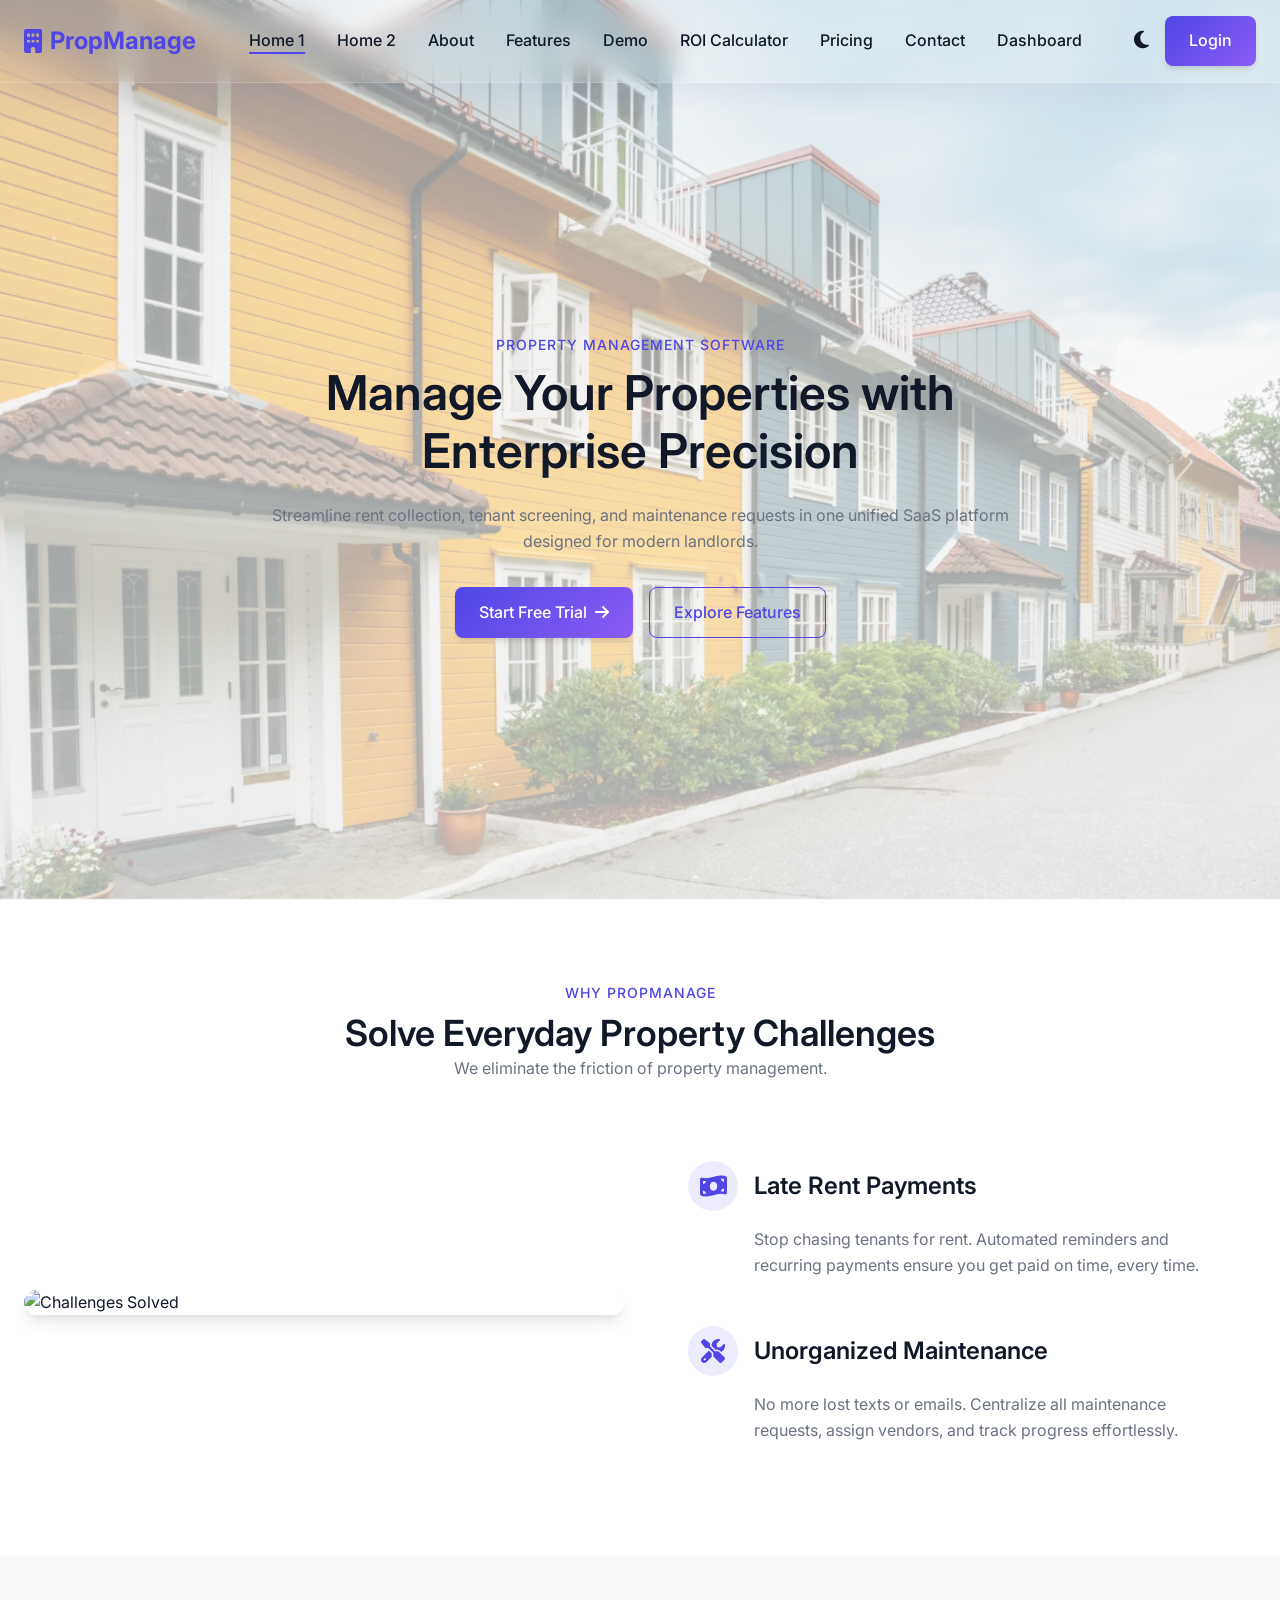
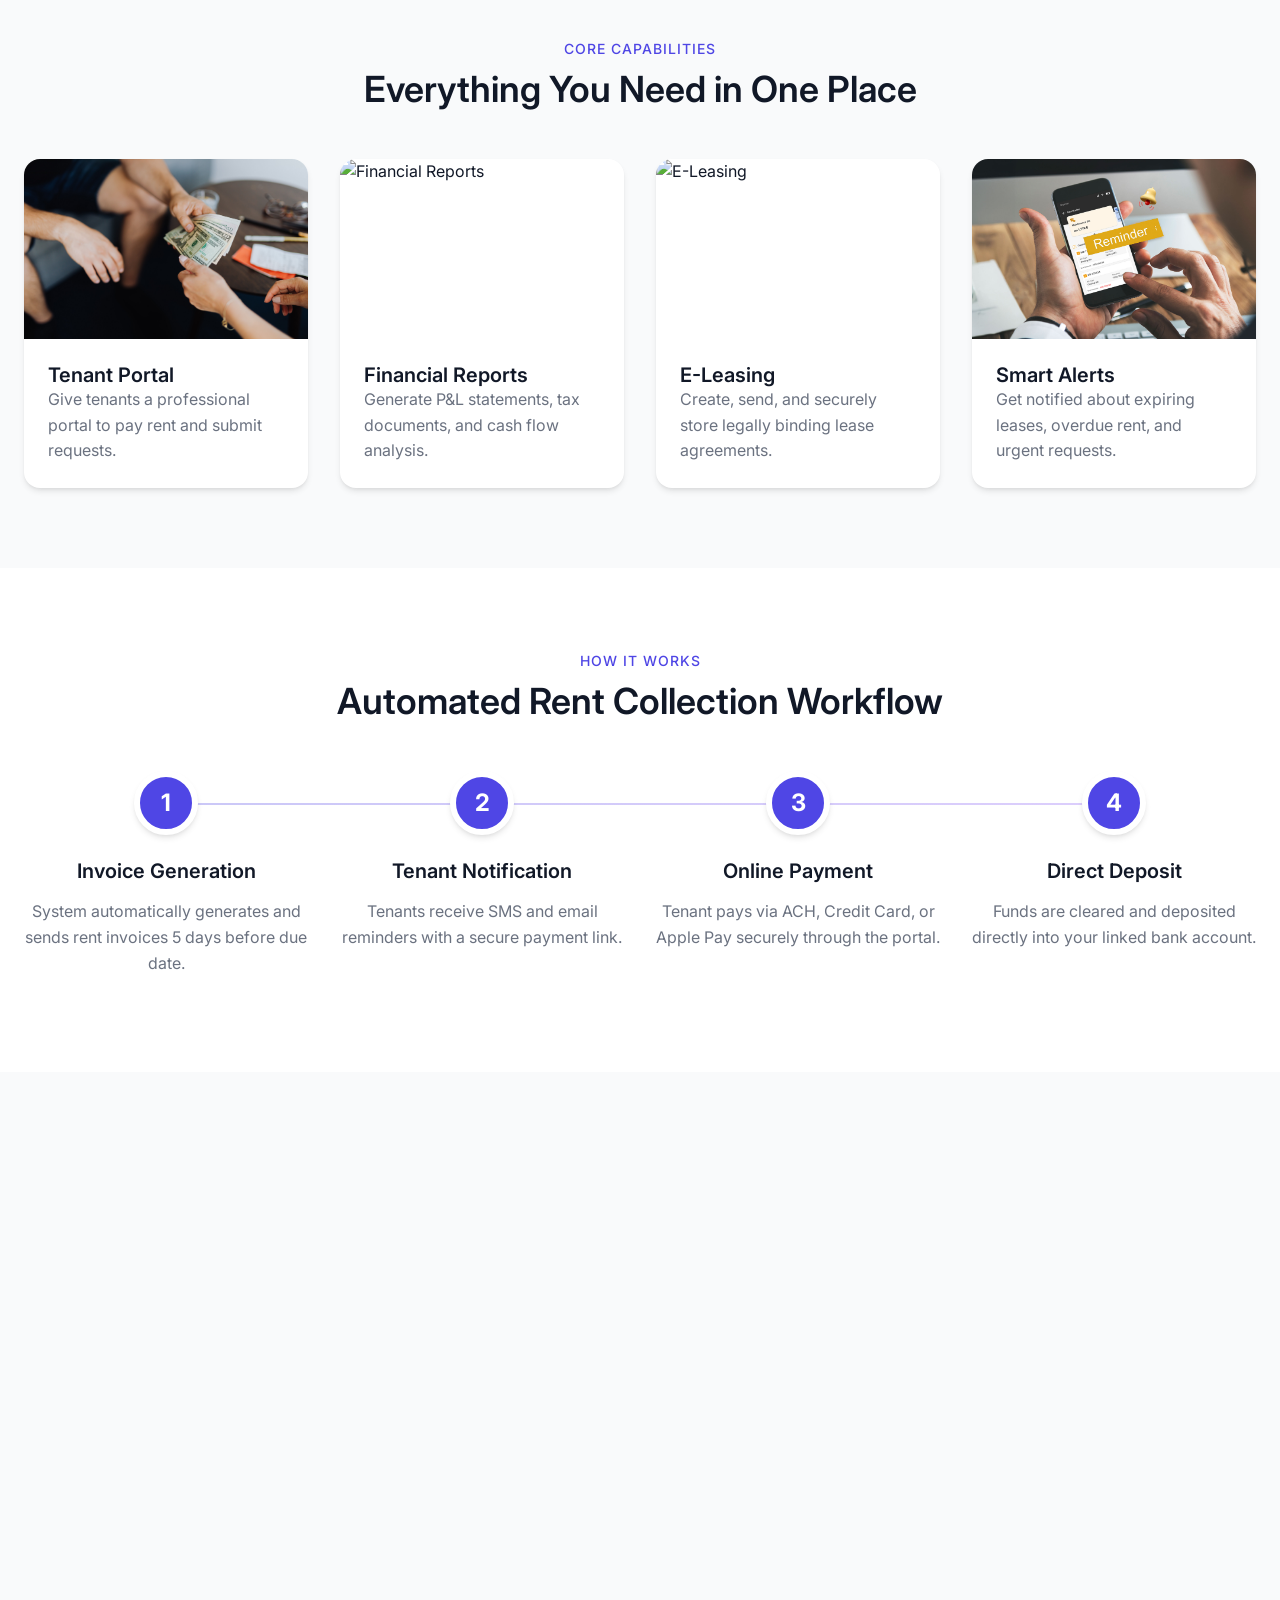
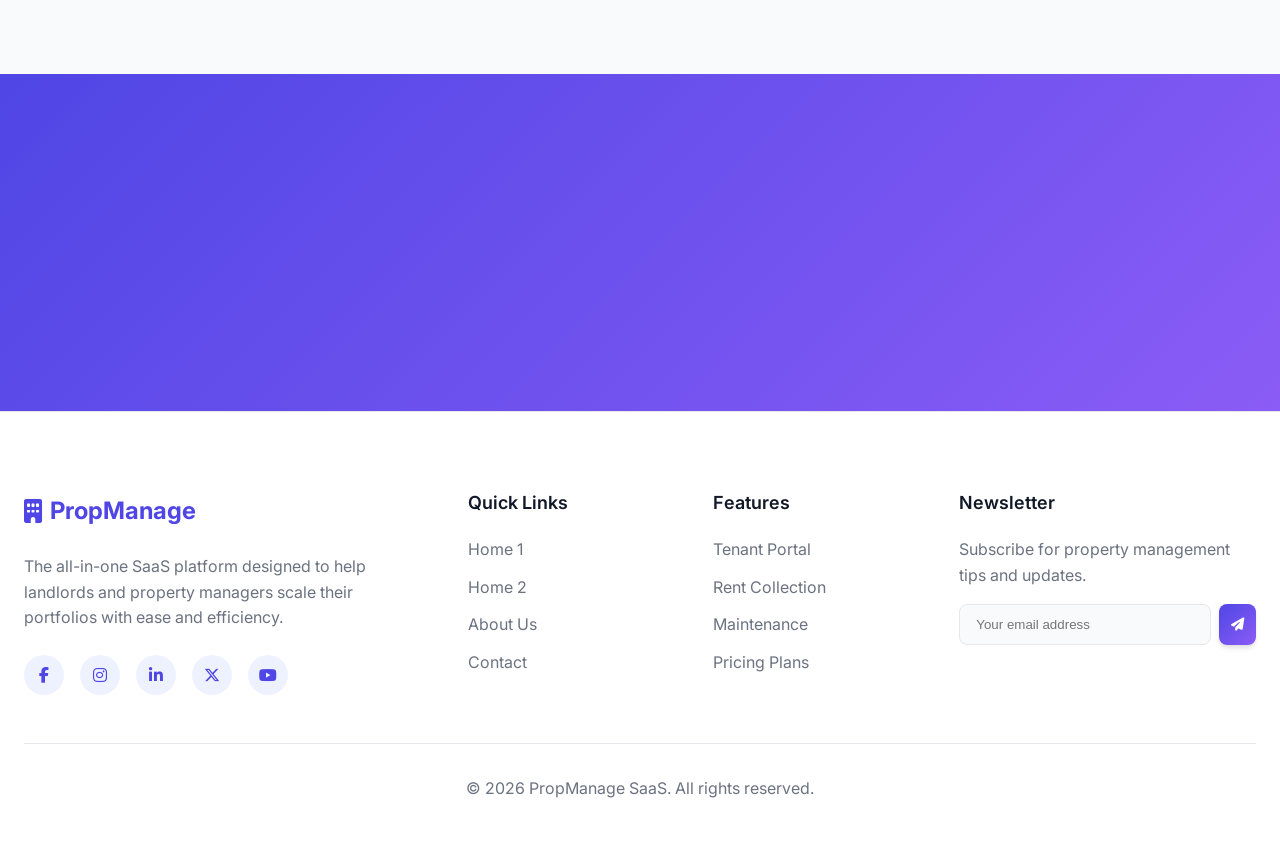
==== index.html @ 9c6d3734 "Initial commit" ====
<!DOCTYPE html>
<html lang="en" dir="ltr">

<head>
    <meta charset="UTF-8">
    <meta name="viewport" content="width=device-width, initial-scale=1.0">
    <title>PropManage - Premium Property Management Software</title>
    <meta name="description"
        content="PropManage is the ultimate SaaS platform for landlords and property managers to streamline rent collection, maintenance, and tenant management.">
    <meta property="og:title" content="PropManage - Property Management Software">
    <meta property="og:description" content="Streamline your property management with our premium SaaS platform.">
    <meta property="og:type" content="website">

    <!-- Fonts & Icons -->
    <link rel="stylesheet" href="https://cdnjs.cloudflare.com/ajax/libs/font-awesome/6.4.0/css/all.min.css">

    <!-- Animations -->
    <link href="https://unpkg.com/aos@2.3.1/dist/aos.css" rel="stylesheet">

    <!-- Custom CSS -->
    <link rel="stylesheet" href="assets/css/style.css">
    <link rel="stylesheet" href="assets/css/dark-mode.css">
    <link rel="stylesheet" href="assets/css/rtl.css">

    <style>
        /* Specific Page Styles */
        .hero {
            position: relative;
            overflow: hidden;
            background-image: linear-gradient(rgba(249, 250, 251, 0.6), rgba(249, 250, 251, 0.7)), url('assets/images/home1-hero.png');
            background-size: cover;
            background-position: center;
            background-repeat: no-repeat;
            min-height: 100vh;
            display: flex;
            align-items: center;
            justify-content: center;
            padding-top: 70px;
            /* Offset for navbar */
        }

        [data-theme="dark"] .hero {
            background-image: linear-gradient(rgba(15, 23, 42, 0.7), rgba(15, 23, 42, 0.8)), url('assets/images/home1-hero.png');
        }

        .hero-content {
            text-align: center;
            max-width: 800px;
            margin: 0 auto;
            position: relative;
            z-index: 2;
        }

        /* Challenges Section */
        .challenges-section {
            background: var(--bg-card);
        }

        /* Horizontal Workflow */
        .workflow-horizontal {
            display: flex;
            justify-content: space-between;
            position: relative;
            gap: 2rem;
            flex-wrap: wrap;
            margin-top: 3rem;
        }

        .connecting-line {
            position: absolute;
            top: 32px;
            left: 10%;
            right: 10%;
            height: 2px;
            background: linear-gradient(90deg, var(--primary) 0%, var(--accent) 100%);
            z-index: 0;
            opacity: 0.3;
        }

        .step-item {
            flex: 1;
            min-width: 220px;
            text-align: center;
            position: relative;
            z-index: 1;
        }

        .step-number {
            width: 64px;
            height: 64px;
            background: var(--primary);
            color: white;
            border-radius: 50%;
            display: flex;
            align-items: center;
            justify-content: center;
            font-size: 1.5rem;
            font-weight: 700;
            margin: 0 auto 1.5rem;
            border: 6px solid var(--bg-card);
            box-shadow: var(--shadow-md);
            transition: all 0.3s ease;
        }

        .step-item:hover .step-number {
            transform: scale(1.1);
            background: var(--accent);
        }

        /* Metrics */
        .metrics-section {
            background: linear-gradient(135deg, var(--primary) 0%, var(--accent) 100%);
            color: white;
            text-align: center;
        }

        .metric-card {
            padding: 2rem;
            background: rgba(255, 255, 255, 0.1);
            backdrop-filter: blur(10px);
            border-radius: var(--radius-lg);
            border: 1px solid rgba(255, 255, 255, 0.2);
        }

        .metric-number {
            font-size: 3rem;
            font-weight: 600;
            margin-bottom: 0.5rem;
        }

        @media (max-width: 768px) {
            .connecting-line {
                display: none;
            }

            .workflow-horizontal {
                gap: 3rem;
            }
        }
    </style>
</head>

<body>

    <!-- Navbar -->
    <nav class="navbar glass-panel" style="border-radius: 0; border-top: none; border-left: none; border-right: none;">
        <div class="container d-flex justify-between align-center">
            <a href="index.html" class="logo"
                style="color: var(--primary); font-weight: 700; font-size: 1.5rem; display: flex; align-items: center; gap: 0.5rem; text-decoration: none;">
                <i class="fas fa-building"></i> PropManage
            </a>

            <button class="mobile-menu-btn">
                <i class="fas fa-bars"></i>
            </button>

            <ul class="nav-links">
                <li><a href="index.html" class="active">Home 1</a></li>
                <li><a href="home-2.html">Home 2</a></li>
                <li><a href="about.html">About</a></li>
                <li><a href="features.html">Features</a></li>
                <li><a href="demo.html">Demo</a></li>
                <li><a href="roi-calculator.html">ROI Calculator</a></li>
                <li><a href="pricing.html">Pricing</a></li>
                <li><a href="contact.html">Contact</a></li>
                <li><a href="dashboard.html">Dashboard</a></li>
            </ul>

            <div class="nav-actions">
                <button id="theme-toggle" class="theme-toggle" aria-label="Toggle Dark Mode">
                    <i class="fas fa-moon"></i>
                </button>
                <a href="login.html" class="btn btn-primary">Login</a>
            </div>
        </div>
    </nav>

    <!-- SECTION 1: Hero -->
    <header class="hero">
        <div class="container">
            <div class="hero-content" data-aos="fade-up">
                <span class="subheading">Property Management Software</span>
                <h1 class="mb-3">Manage Your Properties with Enterprise Precision</h1>
                <p class="mb-4">Streamline rent collection, tenant screening, and maintenance requests in one unified
                    SaaS platform designed for modern landlords.</p>
                <div class="d-flex justify-center" style="gap: 1rem;">
                    <a href="register.html" class="btn btn-primary">Start Free Trial <i
                            class="fas fa-arrow-right"></i></a>
                    <a href="features.html" class="btn btn-outline">Explore Features</a>
                </div>
            </div>
        </div>
    </header>

    <!-- SECTION 2: Property Management Challenges -->
    <section class="py-section challenges-section">
        <div class="container">
            <div class="text-center mb-5" data-aos="fade-up">
                <span class="subheading">Why PropManage</span>
                <h2>Solve Everyday Property Challenges</h2>
                <p>We eliminate the friction of property management.</p>
            </div>

            <div class="grid-2 align-center">
                <div data-aos="fade-right">
                    <img src="https://images.unsplash.com/photo-1560518883-ce09059eeffa?auto=format&fit=crop&w=800&q=80"
                        alt="Challenges Solved"
                        style="border-radius: var(--radius-lg); box-shadow: var(--shadow-lg); width: 100%;">
                </div>
                <div data-aos="fade-left" style="padding: 2rem;">
                    <div class="mb-5">
                        <h3 class="mb-2" style="display: flex; align-items: center; gap: 1rem;">
                            <span
                                style="background: rgba(79, 70, 229, 0.1); color: var(--primary); width: 50px; height: 50px; border-radius: 50%; display: flex; align-items: center; justify-content: center; flex-shrink: 0;"><i
                                    class="fas fa-money-bill-wave"></i></span>
                            Late Rent Payments
                        </h3>
                        <p class="text-muted" style="padding-left: 66px; margin: 0;">Stop chasing tenants for rent.
                            Automated reminders and recurring payments ensure you get paid on time, every time.</p>
                    </div>
                    <div>
                        <h3 class="mb-2" style="display: flex; align-items: center; gap: 1rem;">
                            <span
                                style="background: rgba(79, 70, 229, 0.1); color: var(--primary); width: 50px; height: 50px; border-radius: 50%; display: flex; align-items: center; justify-content: center; flex-shrink: 0;"><i
                                    class="fas fa-tools"></i></span>
                            Unorganized Maintenance
                        </h3>
                        <p class="text-muted" style="padding-left: 66px; margin: 0;">No more lost texts or emails.
                            Centralize all maintenance requests, assign vendors, and track progress effortlessly.</p>
                    </div>
                </div>
            </div>
        </div>
    </section>

    <!-- SECTION 3: Key Features Grid (4 Cards) -->
    <section class="py-section bg-main">
        <div class="container">
            <div class="text-center mb-5" data-aos="fade-up">
                <span class="subheading">Core Capabilities</span>
                <h2>Everything You Need in One Place</h2>
            </div>

            <div class="grid-4">
                <div class="card-3d" data-aos="zoom-in" data-aos-delay="100" style="padding: 0; overflow: hidden;">
                    <img src="assets/images/Tenant Portal.png" alt="Tenant Portal"
                        style="width: 100%; height: 180px; object-fit: cover; display: block;">
                    <div style="padding: 1.5rem;">
                        <h4 style="margin-top: 0;">Tenant Portal</h4>
                        <p style="margin-bottom: 0;">Give tenants a professional portal to pay rent and submit requests.
                        </p>
                    </div>
                </div>
                <div class="card-3d" data-aos="zoom-in" data-aos-delay="200" style="padding: 0; overflow: hidden;">
                    <img src="https://images.unsplash.com/photo-1460925895917-afdab827c52f?auto=format&fit=crop&w=400&q=80"
                        alt="Financial Reports" style="width: 100%; height: 180px; object-fit: cover; display: block;">
                    <div style="padding: 1.5rem;">
                        <h4 style="margin-top: 0;">Financial Reports</h4>
                        <p style="margin-bottom: 0;">Generate P&L statements, tax documents, and cash flow analysis.</p>
                    </div>
                </div>
                <div class="card-3d" data-aos="zoom-in" data-aos-delay="300" style="padding: 0; overflow: hidden;">
                    <img src="https://images.unsplash.com/photo-1554224155-6726b3ff858f?auto=format&fit=crop&w=400&q=80"
                        alt="E-Leasing" style="width: 100%; height: 180px; object-fit: cover; display: block;">
                    <div style="padding: 1.5rem;">
                        <h4 style="margin-top: 0;">E-Leasing</h4>
                        <p style="margin-bottom: 0;">Create, send, and securely store legally binding lease agreements.
                        </p>
                    </div>
                </div>
                <div class="card-3d" data-aos="zoom-in" data-aos-delay="400" style="padding: 0; overflow: hidden;">
                    <img src="assets/images/Smart Alerts.png" alt="Smart Alerts"
                        style="width: 100%; height: 180px; object-fit: cover; display: block;">
                    <div style="padding: 1.5rem;">
                        <h4 style="margin-top: 0;">Smart Alerts</h4>
                        <p style="margin-bottom: 0;">Get notified about expiring leases, overdue rent, and urgent
                            requests.</p>
                    </div>
                </div>
            </div>
        </div>
    </section>

    <!-- SECTION 4: Rent Collection Workflow Horizontal -->
    <section class="py-section challenges-section">
        <div class="container">
            <div class="text-center mb-5" data-aos="fade-up">
                <span class="subheading">How It Works</span>
                <h2>Automated Rent Collection Workflow</h2>
            </div>

            <div class="workflow-horizontal">
                <div class="connecting-line"></div>

                <div class="step-item" data-aos="fade-up" data-aos-delay="100">
                    <div class="step-number">1</div>
                    <h4 class="mb-2">Invoice Generation</h4>
                    <p class="text-muted">System automatically generates and sends rent invoices 5 days before due date.
                    </p>
                </div>

                <div class="step-item" data-aos="fade-up" data-aos-delay="200">
                    <div class="step-number">2</div>
                    <h4 class="mb-2">Tenant Notification</h4>
                    <p class="text-muted">Tenants receive SMS and email reminders with a secure payment link.</p>
                </div>

                <div class="step-item" data-aos="fade-up" data-aos-delay="300">
                    <div class="step-number">3</div>
                    <h4 class="mb-2">Online Payment</h4>
                    <p class="text-muted">Tenant pays via ACH, Credit Card, or Apple Pay securely through the portal.
                    </p>
                </div>

                <div class="step-item" data-aos="fade-up" data-aos-delay="400">
                    <div class="step-number">4</div>
                    <h4 class="mb-2">Direct Deposit</h4>
                    <p class="text-muted">Funds are cleared and deposited directly into your linked bank account.</p>
                </div>
            </div>
        </div>
    </section>

    <!-- SECTION 5: Maintenance Request Process Visualization -->
    <section class="py-section bg-main">
        <div class="container">
            <div class="text-center mb-5" data-aos="fade-up">
                <span class="subheading">Streamlined Operations</span>
                <h2>Maintenance Request Process</h2>
            </div>

            <div class="grid-2 align-center">
                <div data-aos="fade-right">
                    <img src="https://images.unsplash.com/photo-1581578731548-c64695cc6952?auto=format&fit=crop&w=800&q=80"
                        alt="Maintenance Process"
                        style="border-radius: var(--radius-lg); box-shadow: var(--shadow-lg);">
                </div>
                <div data-aos="fade-left">
                    <div class="mb-4">
                        <h4 class="mb-1"><i class="fas fa-clipboard-list"
                                style="color: var(--primary); margin-right: 10px;"></i> 1. Tenant Submits Issue</h4>
                        <p>Tenant uploads photos and details through their mobile portal.</p>
                    </div>
                    <div class="mb-4">
                        <h4 class="mb-1"><i class="fas fa-hard-hat"
                                style="color: var(--primary); margin-right: 10px;"></i> 2. Vendor Assignment</h4>
                        <p>You review the request and instantly dispatch a preferred contractor.</p>
                    </div>
                    <div class="mb-4">
                        <h4 class="mb-1"><i class="fas fa-check-circle"
                                style="color: var(--primary); margin-right: 10px;"></i> 3. Resolution & Billing</h4>
                        <p>Contractor marks job complete and uploads invoice directly to your dashboard.</p>
                    </div>
                    <a href="features.html" class="btn btn-primary mt-3">See All Features</a>
                </div>
            </div>
        </div>
    </section>

    <!-- SECTION 6: Customer Success Metrics Counter -->
    <section class="py-section metrics-section">
        <div class="container">
            <div class="grid-4">
                <div class="metric-card" data-aos="fade-up" data-aos-delay="100">
                    <div class="metric-number">10k+</div>
                    <p style="color: white; margin: 0;">Properties Managed</p>
                </div>
                <div class="metric-card" data-aos="fade-up" data-aos-delay="200">
                    <div class="metric-number">$50M+</div>
                    <p style="color: white; margin: 0;">Rent Processed</p>
                </div>
                <div class="metric-card" data-aos="fade-up" data-aos-delay="300">
                    <div class="metric-number">98%</div>
                    <p style="color: white; margin: 0;">On-time Payments</p>
                </div>
                <div class="metric-card" data-aos="fade-up" data-aos-delay="400">
                    <div class="metric-number">24/7</div>
                    <p style="color: white; margin: 0;">Support Available</p>
                </div>
            </div>
        </div>
    </section>

    <!-- Footer -->
    <footer class="footer">
        <div class="container">
            <div class="footer-grid">
                <div class="footer-col">
                    <a href="index.html" class="logo mb-3"
                        style="color: var(--primary); font-weight: 700; font-size: 1.5rem; display: flex; align-items: center; gap: 0.5rem; text-decoration: none;">
                        <i class="fas fa-building"></i> PropManage
                    </a>
                    <p>The all-in-one SaaS platform designed to help landlords and property managers scale their
                        portfolios with ease and efficiency.</p>
                    <div class="social-icons">
                        <a href="#"><i class="fab fa-facebook-f"></i></a>
                        <a href="#"><i class="fab fa-instagram"></i></a>
                        <a href="#"><i class="fab fa-linkedin-in"></i></a>
                        <a href="#"><i class="fab fa-x-twitter"></i></a>
                        <a href="#"><i class="fab fa-youtube"></i></a>
                    </div>
                </div>

                <div class="footer-col">
                    <h4>Quick Links</h4>
                    <ul class="footer-links">
                        <li><a href="index.html" class="active">Home 1</a></li>
                        <li><a href="home-2.html">Home 2</a></li>
                        <li><a href="about.html">About Us</a></li>
                        <li><a href="contact.html">Contact</a></li>
                    </ul>
                </div>

                <div class="footer-col">
                    <h4>Features</h4>
                    <ul class="footer-links">
                        <li><a href="features.html">Tenant Portal</a></li>
                        <li><a href="features.html">Rent Collection</a></li>
                        <li><a href="features.html">Maintenance</a></li>
                        <li><a href="pricing.html">Pricing Plans</a></li>
                    </ul>
                </div>

                <div class="footer-col">
                    <h4>Newsletter</h4>
                    <p>Subscribe for property management tips and updates.</p>
                    <form class="newsletter-form">
                        <input type="email" placeholder="Your email address" required>
                        <button type="submit" class="btn btn-primary" style="padding: 0.75rem;"><i
                                class="fas fa-paper-plane"></i></button>
                    </form>
                </div>
            </div>

            <div class="footer-bottom">
                <p>&copy; 2026 PropManage SaaS. All rights reserved.</p>
            </div>
        </div>
    </footer>

    <!-- Scripts -->
    <script src="https://unpkg.com/aos@2.3.1/dist/aos.js"></script>
    <script src="assets/js/main.js"></script>
</body>

</html>
---- assets/css/style.css ----
@import url('https://fonts.googleapis.com/css2?family=Inter:wght@400;500;600&display=swap');

:root {
    /* Primary Colors - Premium SaaS Look */
    --primary: #4F46E5;
    --primary-hover: #4338CA;
    --primary-light: #EEF2FF;
    --secondary: #10B981;
    --accent: #8B5CF6;
    
    /* Neutral Colors */
    --text-dark: #111827;
    --text-muted: #6B7280;
    --bg-main: #F9FAFB;
    --bg-card: #FFFFFF;
    --border-color: #E5E7EB;
    
    /* Feedback Colors */
    --success: #10B981;
    --warning: #F59E0B;
    --danger: #EF4444;
    
    /* Typography */
    --font-family: 'Inter', sans-serif;
    
    /* Shadows - Neumorphism & Modern */
    --shadow-sm: 0 1px 2px 0 rgba(0, 0, 0, 0.05);
    --shadow-md: 0 4px 6px -1px rgba(0, 0, 0, 0.1), 0 2px 4px -1px rgba(0, 0, 0, 0.06);
    --shadow-lg: 0 10px 15px -3px rgba(0, 0, 0, 0.1), 0 4px 6px -2px rgba(0, 0, 0, 0.05);
    --shadow-xl: 0 20px 25px -5px rgba(0, 0, 0, 0.1), 0 10px 10px -5px rgba(0, 0, 0, 0.04);
    --shadow-glass: 0 8px 32px 0 rgba(31, 38, 135, 0.07);
    --shadow-floating: 0 25px 50px -12px rgba(0, 0, 0, 0.15);
    
    /* Glassmorphism */
    --glass-bg: rgba(255, 255, 255, 0.7);
    --glass-border: rgba(255, 255, 255, 0.18);
    --glass-backdrop: blur(12px);
    
    /* Border Radius */
    --radius-sm: 0.375rem;
    --radius-md: 0.5rem;
    --radius-lg: 1rem;
    --radius-xl: 1.5rem;
    
    /* Transitions */
    --transition: all 0.3s cubic-bezier(0.4, 0, 0.2, 1);
}

* {
    margin: 0;
    padding: 0;
    box-sizing: border-box;
}

body {
    font-family: var(--font-family);
    background-color: var(--bg-main);
    color: var(--text-dark);
    line-height: 1.6;
    overflow-x: hidden;
    font-weight: 400;
}

/* Typography Rules */
h1, h2, h3, h4, h5, h6 {
    font-weight: 600;
    color: var(--text-dark);
    line-height: 1.2;
}

h1 { font-size: 3rem; }
h2 { font-size: 2.25rem; }
h3 { font-size: 1.5rem; }
h4 { font-size: 1.25rem; }

p {
    font-weight: 400;
    color: var(--text-muted);
    margin-bottom: 1rem;
}

.subheading {
    font-weight: 500;
    color: var(--primary);
    text-transform: uppercase;
    letter-spacing: 1px;
    font-size: 0.875rem;
    margin-bottom: 0.5rem;
    display: inline-block;
}

a {
    text-decoration: none;
    color: var(--primary);
    transition: var(--transition);
}

img {
    max-width: 100%;
    height: auto;
    display: block;
}

/* Container */
.container {
    width: 100%;
    max-width: 1280px;
    margin: 0 auto;
    padding: 0 1.5rem;
}

/* Utilities */
.text-center { text-align: center; }
.mb-1 { margin-bottom: 0.5rem; }
.mb-2 { margin-bottom: 1rem; }
.mb-3 { margin-bottom: 1.5rem; }
.mb-4 { margin-bottom: 2rem; }
.mb-5 { margin-bottom: 3rem; }
.mt-5 { margin-top: 3rem; }
.py-section { padding: 5rem 0; }
.d-flex { display: flex; }
.align-center { align-items: center; }
.justify-between { justify-content: space-between; }
.justify-center { justify-content: center; }

/* Grid Layouts */
.grid-2 { display: grid; grid-template-columns: repeat(2, 1fr); gap: 2rem; }
.grid-3 { display: grid; grid-template-columns: repeat(3, 1fr); gap: 2rem; }
.grid-4 { display: grid; grid-template-columns: repeat(4, 1fr); gap: 2rem; }

/* Responsive Grids */
@media (max-width: 1024px) {
    .grid-4 { grid-template-columns: repeat(2, 1fr); }
    .grid-3 { grid-template-columns: repeat(2, 1fr); }
}

@media (max-width: 768px) {
    .grid-2, .grid-3, .grid-4 { grid-template-columns: 1fr; }
    h1 { font-size: 2.25rem; }
    h2 { font-size: 1.875rem; }
    .py-section { padding: 3rem 0; }
}

/* Buttons */
.btn {
    display: inline-flex;
    align-items: center;
    justify-content: center;
    padding: 0.75rem 1.5rem;
    font-weight: 500;
    border-radius: var(--radius-md);
    cursor: pointer;
    transition: var(--transition);
    border: none;
    outline: none;
    gap: 0.5rem;
}

.btn-primary {
    background: linear-gradient(135deg, var(--primary), var(--accent));
    color: white;
    box-shadow: var(--shadow-md);
}

.btn-primary:hover {
    transform: translateY(-2px);
    box-shadow: var(--shadow-lg);
    color: white;
}

.btn-outline {
    background: transparent;
    color: var(--primary);
    border: 1px solid var(--primary);
}

.btn-outline:hover {
    background: var(--primary);
    color: white;
}

/* Glassmorphism Classes */
.glass-panel {
    background: var(--glass-bg);
    backdrop-filter: var(--glass-backdrop);
    -webkit-backdrop-filter: var(--glass-backdrop);
    border: 1px solid var(--glass-border);
    border-radius: var(--radius-lg);
    box-shadow: var(--shadow-glass);
}

/* 3D Hover Cards */
.card-3d {
    background: var(--bg-card);
    border-radius: var(--radius-lg);
    padding: 2rem;
    box-shadow: var(--shadow-md);
    transition: transform 0.4s cubic-bezier(0.175, 0.885, 0.32, 1.275), box-shadow 0.4s;
    height: 100%;
    display: flex;
    flex-direction: column;
}

.card-3d:hover {
    transform: translateY(-10px) rotateX(2deg) rotateY(-2deg);
    box-shadow: var(--shadow-floating);
}

.card-icon {
    width: 60px;
    height: 60px;
    background: var(--primary-light);
    color: var(--primary);
    border-radius: var(--radius-md);
    display: flex;
    align-items: center;
    justify-content: center;
    font-size: 1.75rem;
    margin-bottom: 1.5rem;
    transition: var(--transition);
}

.card-3d:hover .card-icon {
    transform: scale(1.1) rotate(5deg);
    background: var(--primary);
    color: white;
}

/* Animations */
@keyframes float {
    0% { transform: translateY(0px); }
    50% { transform: translateY(-15px); }
    100% { transform: translateY(0px); }
}

.floating {
    animation: float 6s ease-in-out infinite;
}

/* Navbar */
.navbar {
    position: fixed;
    top: 0;
    left: 0;
    width: 100%;
    z-index: 1000;
    transition: var(--transition);
    padding: 1rem 0;
    background: transparent;
}

.navbar.scrolled {
    background: var(--glass-bg);
    backdrop-filter: var(--glass-backdrop);
    -webkit-backdrop-filter: var(--glass-backdrop);
    border-bottom: 1px solid var(--glass-border);
    box-shadow: var(--shadow-sm);
    padding: 0.75rem 0;
}

.navbar .container {
    display: flex;
    justify-content: space-between;
    align-items: center;
}

.logo {
    font-size: 1.5rem;
    font-weight: 600;
    color: var(--primary);
    display: flex;
    align-items: center;
    gap: 0.5rem;
}

.nav-links {
    display: flex;
    list-style: none;
    gap: 2rem;
    align-items: center;
}

.nav-links a {
    color: var(--text-dark);
    font-weight: 500;
    position: relative;
}

.nav-links a::after {
    content: '';
    position: absolute;
    bottom: -4px;
    left: 0;
    width: 0;
    height: 2px;
    background: var(--primary);
    transition: var(--transition);
}

.nav-links a:hover::after,
.nav-links a.active::after {
    width: 100%;
}

.nav-actions {
    display: flex;
    align-items: center;
    gap: 1rem;
}

.theme-toggle {
    background: none;
    border: none;
    color: var(--text-dark);
    font-size: 1.25rem;
    cursor: pointer;
    transition: var(--transition);
}

.theme-toggle:hover {
    color: var(--primary);
}

.mobile-menu-btn {
    display: none;
    background: none;
    border: none;
    font-size: 1.5rem;
    color: var(--text-dark);
    cursor: pointer;
}

@media (max-width: 992px) {
    .nav-links {
        position: fixed;
        top: 70px;
        left: -100%;
        width: 100%;
        height: calc(100vh - 70px);
        background: var(--bg-card);
        flex-direction: column;
        justify-content: center;
        transition: var(--transition);
        gap: 2rem;
    }
    
    .nav-links.active {
        left: 0;
    }
    
    .mobile-menu-btn {
        display: block;
    }
}

/* Footer */
.footer {
    background: var(--bg-card);
    padding: 5rem 0 2rem;
    border-top: 1px solid var(--border-color);
}

.footer-grid {
    display: grid;
    grid-template-columns: 2fr 1fr 1fr 1.5fr;
    gap: 3rem;
    margin-bottom: 3rem;
}

.footer-col h4 {
    margin-bottom: 1.5rem;
    font-size: 1.125rem;
}

.footer-links {
    list-style: none;
}

.footer-links li {
    margin-bottom: 0.75rem;
}

.footer-links a {
    color: var(--text-muted);
    transition: var(--transition);
}

.footer-links a:hover {
    color: var(--primary);
    padding-left: 5px;
}

.social-icons {
    display: flex;
    gap: 1rem;
    margin-top: 1.5rem;
}

.social-icons a {
    width: 40px;
    height: 40px;
    border-radius: 50%;
    background: var(--primary-light);
    color: var(--primary);
    display: flex;
    align-items: center;
    justify-content: center;
    transition: var(--transition);
}

.social-icons a:hover {
    background: var(--primary);
    color: white;
    transform: translateY(-3px);
}

.newsletter-form {
    display: flex;
    gap: 0.5rem;
    margin-top: 1rem;
}

.newsletter-form input {
    flex: 1;
    padding: 0.75rem 1rem;
    border: 1px solid var(--border-color);
    border-radius: var(--radius-md);
    outline: none;
    background: var(--bg-main);
    color: var(--text-dark);
}

.newsletter-form input:focus {
    border-color: var(--primary);
}

.footer-bottom {
    text-align: center;
    padding-top: 2rem;
    border-top: 1px solid var(--border-color);
    color: var(--text-muted);
}

@media (max-width: 768px) {
    .footer-grid {
        grid-template-columns: 1fr;
        gap: 2rem;
    }
}

/* Forms */
.form-group {
    margin-bottom: 1.5rem;
}

.form-label {
    display: block;
    margin-bottom: 0.5rem;
    font-weight: 500;
    color: var(--text-dark);
}

.form-control {
    width: 100%;
    padding: 0.75rem 1rem;
    border: 1px solid var(--border-color);
    border-radius: var(--radius-md);
    background: var(--bg-card);
    color: var(--text-dark);
    font-family: var(--font-family);
    transition: var(--transition);
    outline: none;
}

.form-control:focus {
    border-color: var(--primary);
    box-shadow: 0 0 0 3px rgba(79, 70, 229, 0.1);
}

/* Background Gradients */
.bg-gradient-primary {
    background: linear-gradient(135deg, var(--primary) 0%, var(--accent) 100%);
    color: white;
}

.bg-gradient-primary h1, .bg-gradient-primary h2, .bg-gradient-primary p {
    color: white;
}

.bg-pattern {
    position: relative;
}

.bg-pattern::before {
    content: '';
    position: absolute;
    top: 0; left: 0; right: 0; bottom: 0;
    background-image: radial-gradient(var(--border-color) 1px, transparent 1px);
    background-size: 20px 20px;
    opacity: 0.5;
    z-index: -1;
}

/* SVG Shapes */
.shape-divider {
    position: absolute;
    bottom: 0;
    left: 0;
    width: 100%;
    overflow: hidden;
    line-height: 0;
}

.shape-divider svg {
    position: relative;
    display: block;
    width: calc(100% + 1.3px);
    height: 150px;
}

.shape-divider .shape-fill {
    fill: var(--bg-main);
}
---- assets/css/dark-mode.css ----
[data-theme="dark"] {
    /* Background Colors for Dark Mode */
    --bg-main: #0F172A;
    --bg-card: #1E293B;
    --border-color: #334155;
    
    /* Text Colors for Dark Mode */
    --text-dark: #F8FAFC;
    --text-muted: #94A3B8;
    
    /* Glassmorphism adjustments for Dark Mode */
    --glass-bg: rgba(30, 41, 59, 0.7);
    --glass-border: rgba(255, 255, 255, 0.05);
    --shadow-glass: 0 8px 32px 0 rgba(0, 0, 0, 0.3);
    
    /* Form Elements */
    --form-bg: #1E293B;
    --form-border: #334155;
}

[data-theme="dark"] .bg-pattern::before {
    background-image: radial-gradient(rgba(255, 255, 255, 0.1) 1px, transparent 1px);
}

[data-theme="dark"] .shape-divider .shape-fill {
    fill: var(--bg-main);
}

/* Specific component overrides for dark mode if needed */
[data-theme="dark"] .card-icon {
    background: rgba(79, 70, 229, 0.15);
}

[data-theme="dark"] .card-3d {
    box-shadow: 0 4px 6px -1px rgba(0, 0, 0, 0.3);
}

[data-theme="dark"] .card-3d:hover {
    box-shadow: 0 25px 50px -12px rgba(0, 0, 0, 0.5);
}
---- assets/css/rtl.css ----
[dir="rtl"] {
    text-align: right;
}

[dir="rtl"] .logo {
    margin-right: 0;
    margin-left: auto;
}

[dir="rtl"] .nav-links {
    margin-right: auto;
    margin-left: 0;
}

[dir="rtl"] .nav-links a::after {
    left: auto;
    right: 0;
}

[dir="rtl"] .btn {
    flex-direction: row-reverse;
}

[dir="rtl"] .btn i {
    margin-left: 0.5rem;
    margin-right: 0;
}

[dir="rtl"] .footer-links a:hover {
    padding-left: 0;
    padding-right: 5px;
}

[dir="rtl"] .ml-auto {
    margin-left: 0 !important;
    margin-right: auto !important;
}

[dir="rtl"] .mr-auto {
    margin-right: 0 !important;
    margin-left: auto !important;
}

[dir="rtl"] .pl-3 {
    padding-left: 0;
    padding-right: 1rem;
}

[dir="rtl"] .pr-3 {
    padding-right: 0;
    padding-left: 1rem;
}

/* Adjustments for icons and chevrons */
[dir="rtl"] .fa-chevron-right::before {
    content: "\f053"; /* Left chevron */
}

[dir="rtl"] .fa-chevron-left::before {
    content: "\f054"; /* Right chevron */
}

[dir="rtl"] .fa-arrow-right::before {
    content: "\f060"; /* Left arrow */
}

[dir="rtl"] .fa-arrow-left::before {
    content: "\f061"; /* Right arrow */
}
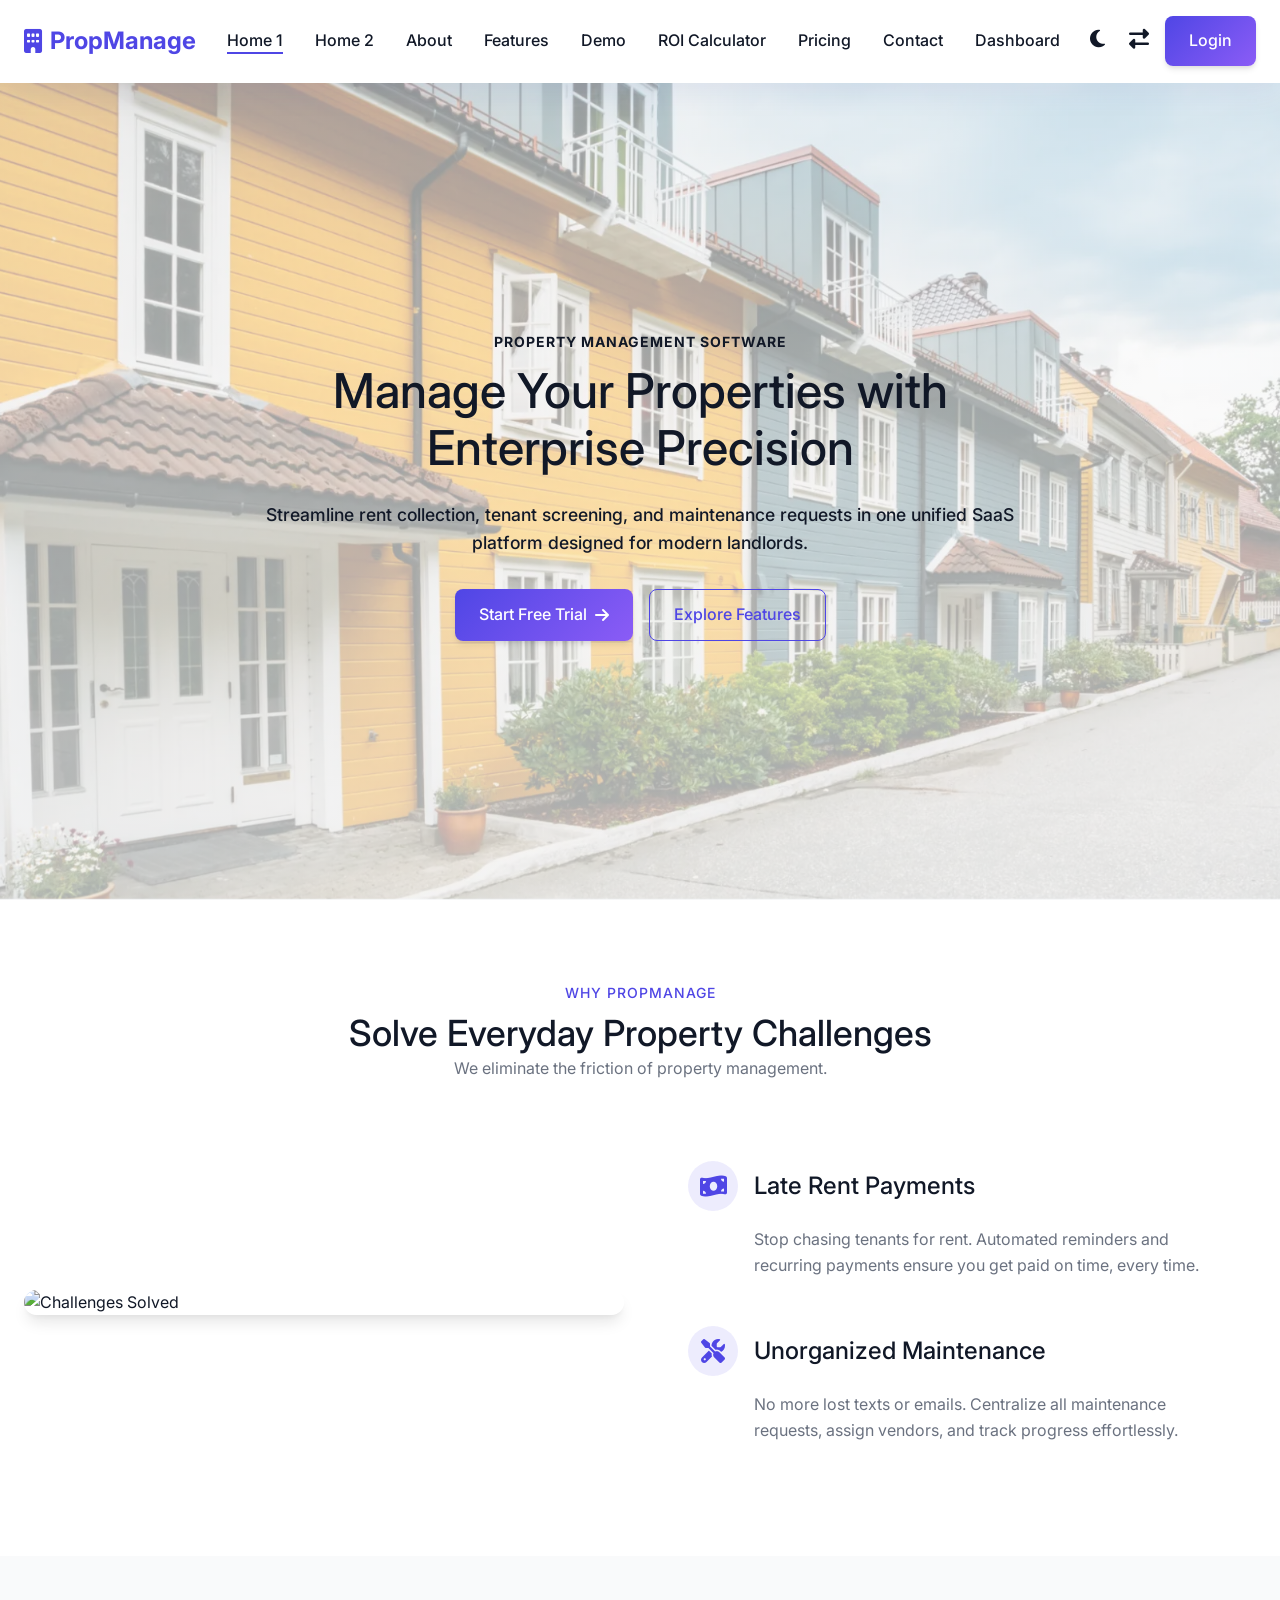
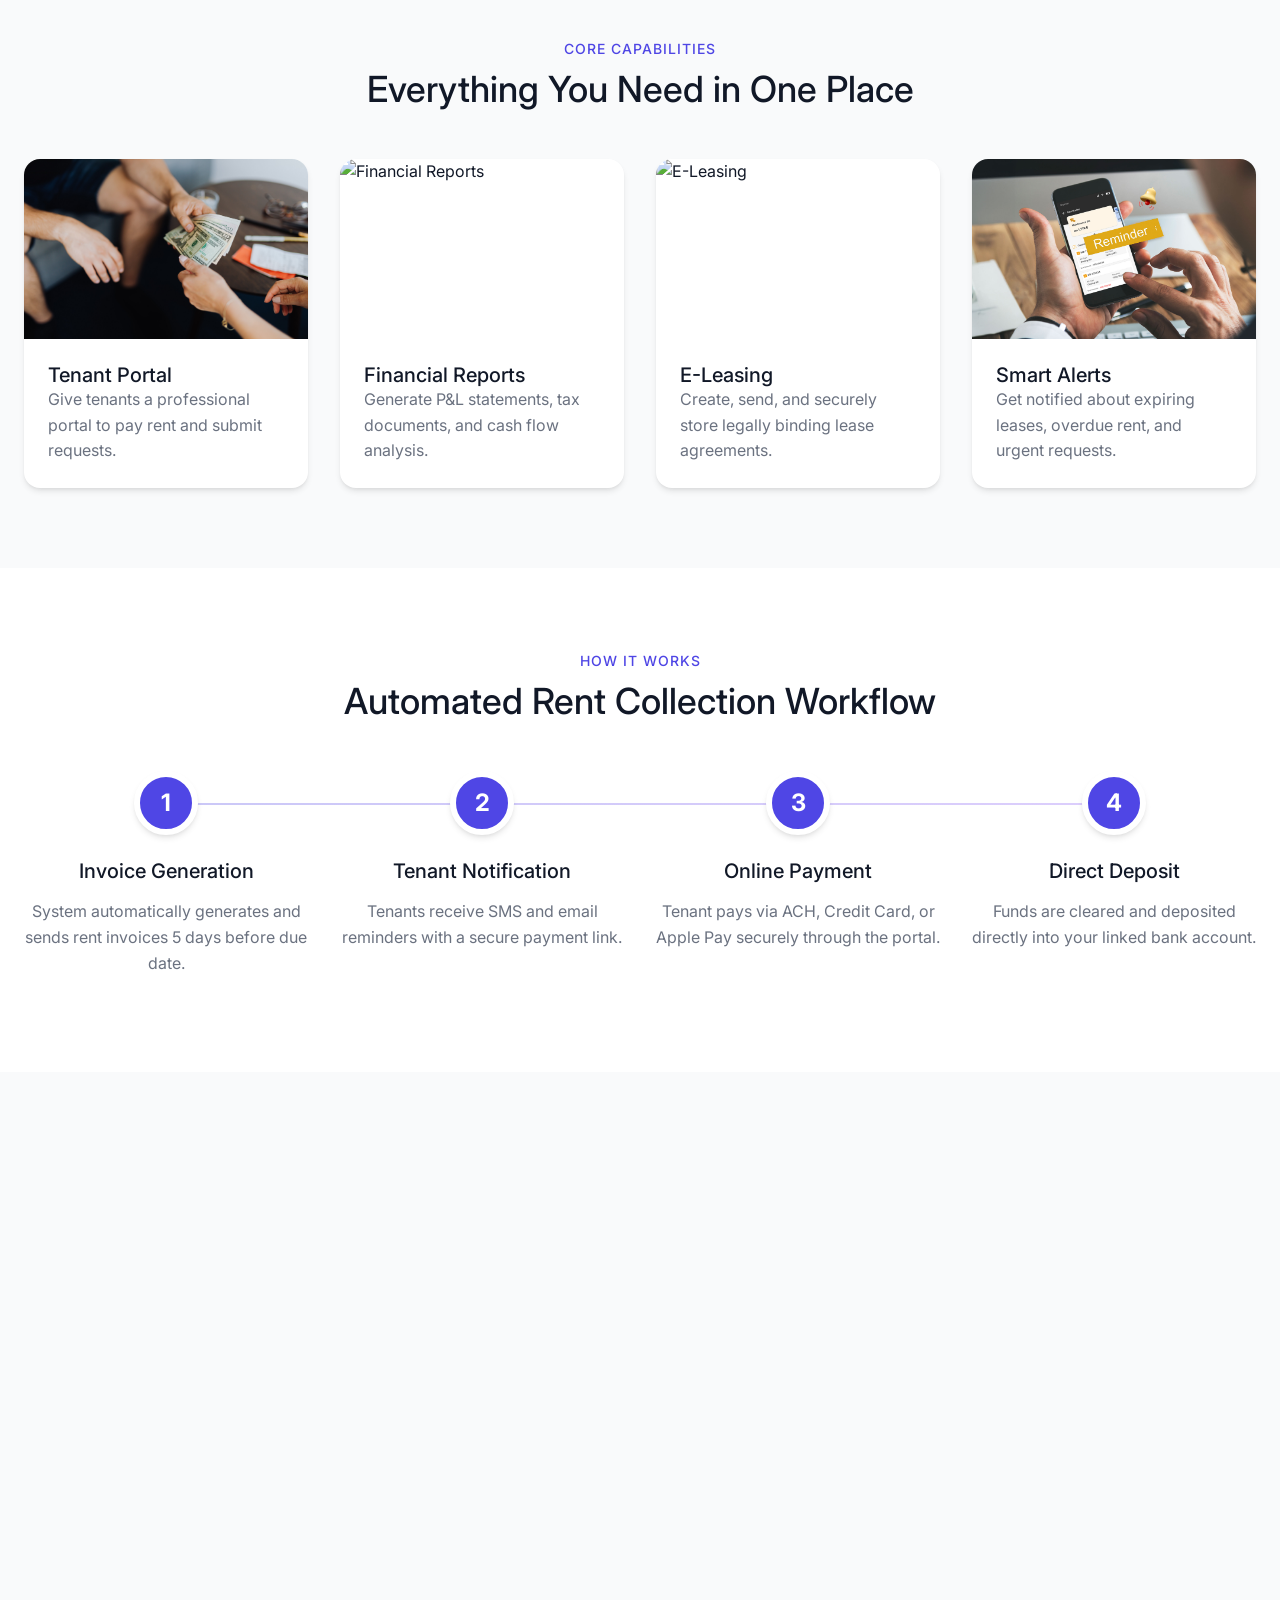
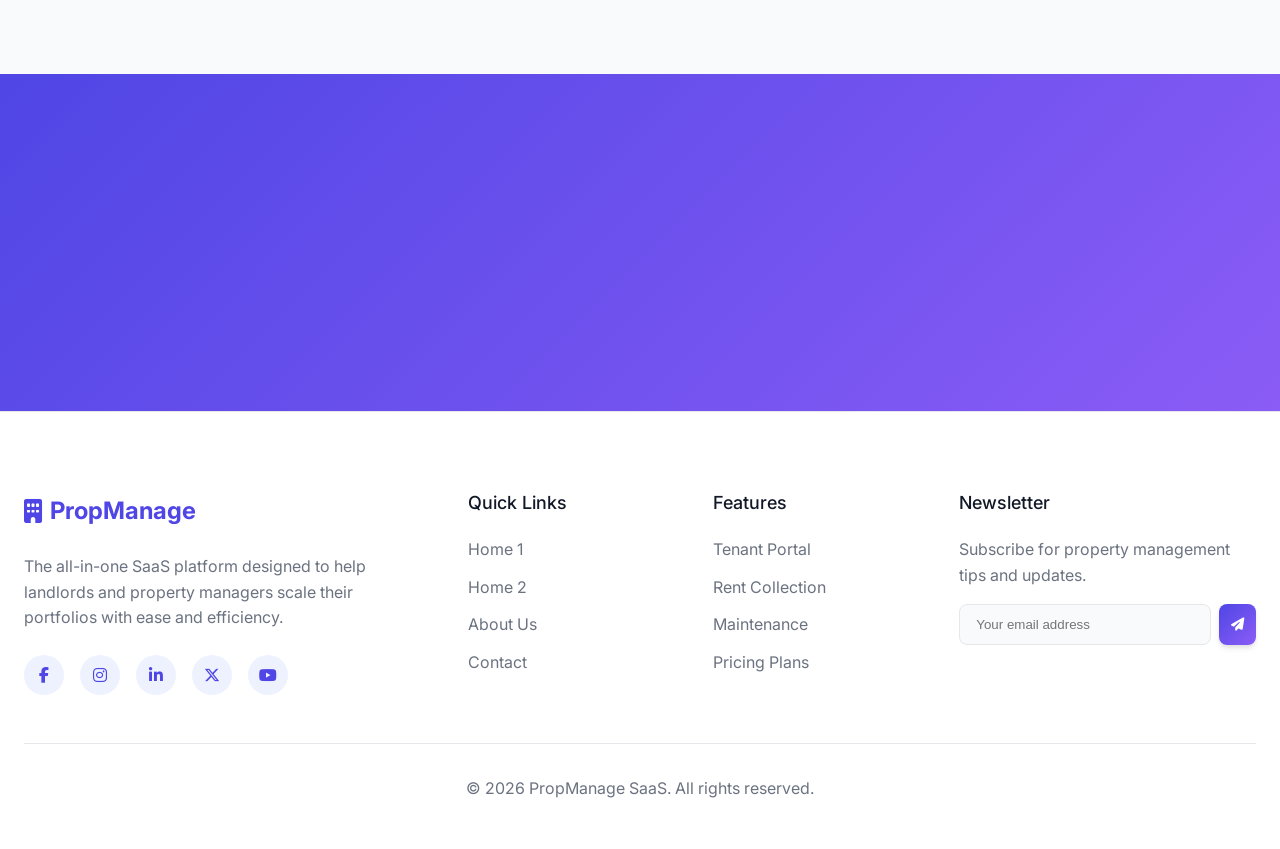
==== commit f54f6b86: "first commit" ====
--- a/index.html
+++ b/index.html
@@ -12,7 +12,7 @@
     <meta property="og:type" content="website">
 
     <!-- Fonts & Icons -->
-    <link rel="stylesheet" href="https://cdnjs.cloudflare.com/ajax/libs/font-awesome/6.4.0/css/all.min.css">
+    <link rel="stylesheet" href="https://cdnjs.cloudflare.com/ajax/libs/font-awesome/6.5.1/css/all.min.css">
 
     <!-- Animations -->
     <link href="https://unpkg.com/aos@2.3.1/dist/aos.css" rel="stylesheet">
@@ -170,6 +170,7 @@
                 <button id="theme-toggle" class="theme-toggle" aria-label="Toggle Dark Mode">
                     <i class="fas fa-moon"></i>
                 </button>
+                <button id="rtl-toggle" class="theme-toggle" aria-label="Toggle RTL" style="margin-left: 10px;"><i class="fas fa-exchange-alt"></i></button>
                 <a href="login.html" class="btn btn-primary">Login</a>
             </div>
         </div>
@@ -179,9 +180,9 @@
     <header class="hero">
         <div class="container">
             <div class="hero-content" data-aos="fade-up">
-                <span class="subheading">Property Management Software</span>
+                <span class="subheading" style="color: var(--text-dark); font-weight: 700;">Property Management Software</span>
                 <h1 class="mb-3">Manage Your Properties with Enterprise Precision</h1>
-                <p class="mb-4">Streamline rent collection, tenant screening, and maintenance requests in one unified
+                <p class="mb-4" style="color: var(--text-dark); font-weight: 500; font-size: 1.1rem;">Streamline rent collection, tenant screening, and maintenance requests in one unified
                     SaaS platform designed for modern landlords.</p>
                 <div class="d-flex justify-center" style="gap: 1rem;">
                     <a href="register.html" class="btn btn-primary">Start Free Trial <i
@@ -443,4 +444,4 @@
     <script src="assets/js/main.js"></script>
 </body>
 
-</html>+</html>
--- a/assets/css/style.css
+++ b/assets/css/style.css
@@ -52,18 +52,19 @@
     box-sizing: border-box;
 }
 
-body {
+html, body {
     font-family: var(--font-family);
     background-color: var(--bg-main);
     color: var(--text-dark);
     line-height: 1.6;
     overflow-x: hidden;
+    width: 100%;
     font-weight: 400;
 }
 
 /* Typography Rules */
 h1, h2, h3, h4, h5, h6 {
-    font-weight: 600;
+    font-weight: 500;
     color: var(--text-dark);
     line-height: 1.2;
 }
@@ -135,10 +136,130 @@
 }
 
 @media (max-width: 768px) {
-    .grid-2, .grid-3, .grid-4 { grid-template-columns: 1fr; }
+    .grid-2, .grid-3 { grid-template-columns: 1fr !important; }
+    .grid-4 { grid-template-columns: repeat(2, 1fr) !important; }
     h1 { font-size: 2.25rem; }
     h2 { font-size: 1.875rem; }
     .py-section { padding: 3rem 0; }
+
+    /* Stack all button groups (hero and sections) on mobile */
+    .hero .d-flex,
+    .premium-hero .d-flex,
+    .py-section .d-flex,
+    .roi-section .d-flex {
+        flex-direction: column;
+        gap: 1rem !important;
+        width: 100%;
+        align-items: center;
+    }
+    
+    .hero .d-flex .btn,
+    .premium-hero .d-flex .btn,
+    .premium-hero .d-flex .hero-video-btn,
+    .py-section .d-flex .btn,
+    .roi-section .d-flex .btn {
+        width: 100%;
+        justify-content: center;
+    }
+
+    /* Fix ROI Calculator overflow and alignment on mobile (Home 2 and Standalone Page) */
+    .roi-calculator,
+    .calculator-widget {
+        padding: 1.5rem !important;
+        margin: 0 auto;
+    }
+    
+    .result-box {
+        padding: 1.5rem !important;
+    }
+
+    /* Center alignment for all sections in mobile view */
+    .py-section, .py-section div, .py-section p, .py-section h1, .py-section h2, .py-section h3, .py-section h4, .py-section h5, .py-section h6, .py-section span {
+        text-align: center !important;
+    }
+
+    /* One-by-one (stacked) alignment for headings/lists with icons */
+    .py-section h3, .py-section h4, .py-section li {
+        display: flex !important;
+        flex-direction: column !important;
+        align-items: center !important;
+        justify-content: center !important;
+        gap: 0.5rem !important;
+    }
+
+    /* Fix inline padding/margins that force left/right off-center alignment */
+    .py-section p[style*="padding-left"] {
+        padding-left: 0 !important;
+    }
+    
+    .py-section div[style*="padding-right"],
+    .py-section div[style*="padding-left"] {
+        padding-right: 0 !important;
+        padding-left: 0 !important;
+    }
+    
+    .py-section i[style*="margin-right"] {
+        margin-right: 0 !important;
+        margin-bottom: 0.5rem !important;
+    }
+
+    /* Give gap between hero sections and first sections (remove negative overlaps) */
+    .py-section[style*="margin-top: -"] {
+        margin-top: 2rem !important;
+    }
+
+    /* Exclude Chat Bubbles in Home-2 from Center Alignment */
+    .chat-bubble {
+        text-align: left !important;
+    }
+    .chat-bubble.sent {
+        text-align: right !important;
+    }
+
+    /* About Page: Timeline Mobile Layout */
+    .growth-timeline::before {
+        left: 50% !important;
+        margin-left: -1px !important;
+    }
+    .growth-item {
+        padding-left: 0 !important;
+        padding-top: 100px !important;
+        display: flex;
+        flex-direction: column;
+        align-items: center;
+    }
+    .growth-year {
+        left: 50% !important;
+        margin-left: -40px !important;
+        transform: none !important;
+    }
+    .growth-item:hover .growth-year {
+        transform: scale(1.05) !important;
+    }
+    .growth-content::before {
+        left: 50% !important;
+        margin-left: -10px !important;
+        top: -11px !important;
+        transform: rotate(45deg) !important;
+        border-left: 1px solid var(--border-color) !important;
+        border-top: 1px solid var(--border-color) !important;
+        border-bottom: none !important;
+    }
+
+    /* About Page: Mission/Vision Cards stacked on mobile */
+    .py-section div[style*="border-left: 4px solid"] {
+        flex-direction: column !important;
+        align-items: center !important;
+        text-align: center !important;
+    }
+
+    /* ROI Calculator: Center alignment for cards and icons on mobile */
+    .card-3d {
+        text-align: center !important;
+    }
+    .card-3d .card-icon {
+        margin: 0 auto 1rem auto !important;
+    }
 }
 
 /* Buttons */
@@ -246,7 +367,7 @@
     z-index: 1000;
     transition: var(--transition);
     padding: 1rem 0;
-    background: transparent;
+    background: #ffffff !important;
 }
 
 .navbar.scrolled {
@@ -321,6 +442,14 @@
     color: var(--primary);
 }
 
+#rtl-toggle {
+    margin-left: 1.5rem !important;
+}
+
+.top-toggles #rtl-toggle {
+    margin-left: 0 !important;
+}
+
 .mobile-menu-btn {
     display: none;
     background: none;
@@ -330,7 +459,7 @@
     cursor: pointer;
 }
 
-@media (max-width: 992px) {
+@media (max-width: 1024px) {
     .nav-links {
         position: fixed;
         top: 70px;
@@ -339,9 +468,11 @@
         height: calc(100vh - 70px);
         background: var(--bg-card);
         flex-direction: column;
-        justify-content: center;
+        justify-content: flex-start;
+        align-items: center;
+        padding-top: 3rem;
         transition: var(--transition);
-        gap: 2rem;
+        gap: 1.5rem;
     }
     
     .nav-links.active {
@@ -350,6 +481,24 @@
     
     .mobile-menu-btn {
         display: block;
+    }
+
+    .nav-actions {
+        display: none;
+    }
+
+    .nav-actions.mobile-active {
+        display: flex;
+        flex-direction: column;
+        align-items: center;
+        gap: 1.5rem;
+        margin-top: 1rem;
+    }
+
+    .nav-actions.mobile-active .theme-rtl-wrapper {
+        display: flex;
+        gap: 1rem;
+        align-items: center;
     }
 }
 
@@ -445,6 +594,25 @@
     .footer-grid {
         grid-template-columns: 1fr;
         gap: 2rem;
+        text-align: center;
+    }
+
+    .footer-col .logo {
+        justify-content: center;
+    }
+
+    .social-icons {
+        justify-content: center;
+    }
+
+    .newsletter-form {
+        flex-direction: column;
+        align-items: center;
+    }
+
+    .newsletter-form input,
+    .newsletter-form button {
+        width: 100%;
     }
 }
 
@@ -521,3 +689,9 @@
 .shape-divider .shape-fill {
     fill: var(--bg-main);
 }
+
+
+/* Scroll to Top Button */
+.scroll-to-top { position: fixed; bottom: 30px; right: 30px; width: 50px; height: 50px; background: var(--primary); color: white; border: none; border-radius: 50%; font-size: 1.5rem; cursor: pointer; box-shadow: var(--shadow-lg); opacity: 0; visibility: hidden; transform: translateY(20px); transition: all 0.3s ease; z-index: 9999; display: flex; align-items: center; justify-content: center; }
+.scroll-to-top.show { opacity: 1; visibility: visible; transform: translateY(0); }
+.scroll-to-top:hover { background: var(--primary-hover); transform: translateY(-5px); }
--- a/assets/css/dark-mode.css
+++ b/assets/css/dark-mode.css
@@ -38,3 +38,7 @@
 [data-theme="dark"] .card-3d:hover {
     box-shadow: 0 25px 50px -12px rgba(0, 0, 0, 0.5);
 }
+
+[data-theme="dark"] .navbar {
+    background: #000000 !important;
+}
--- a/assets/css/rtl.css
+++ b/assets/css/rtl.css
@@ -9,7 +9,11 @@
 
 [dir="rtl"] .nav-links {
     margin-right: auto;
-    margin-left: 0;
+    margin-left: 2rem; /* Add gap between nav-links and nav-actions */
+}
+
+[dir="rtl"] .nav-actions {
+    margin-right: 1rem;
 }
 
 [dir="rtl"] .nav-links a::after {
@@ -67,3 +71,13 @@
 [dir="rtl"] .fa-arrow-left::before {
     content: "\f061"; /* Right arrow */
 }
+
+/* Fix gap for theme/rtl toggle in RTL mode */
+[dir="rtl"] #rtl-toggle {
+    margin-left: 0 !important;
+    margin-right: 1.5rem !important;
+}
+
+[dir="rtl"] .top-toggles #rtl-toggle {
+    margin-right: 0 !important;
+}
